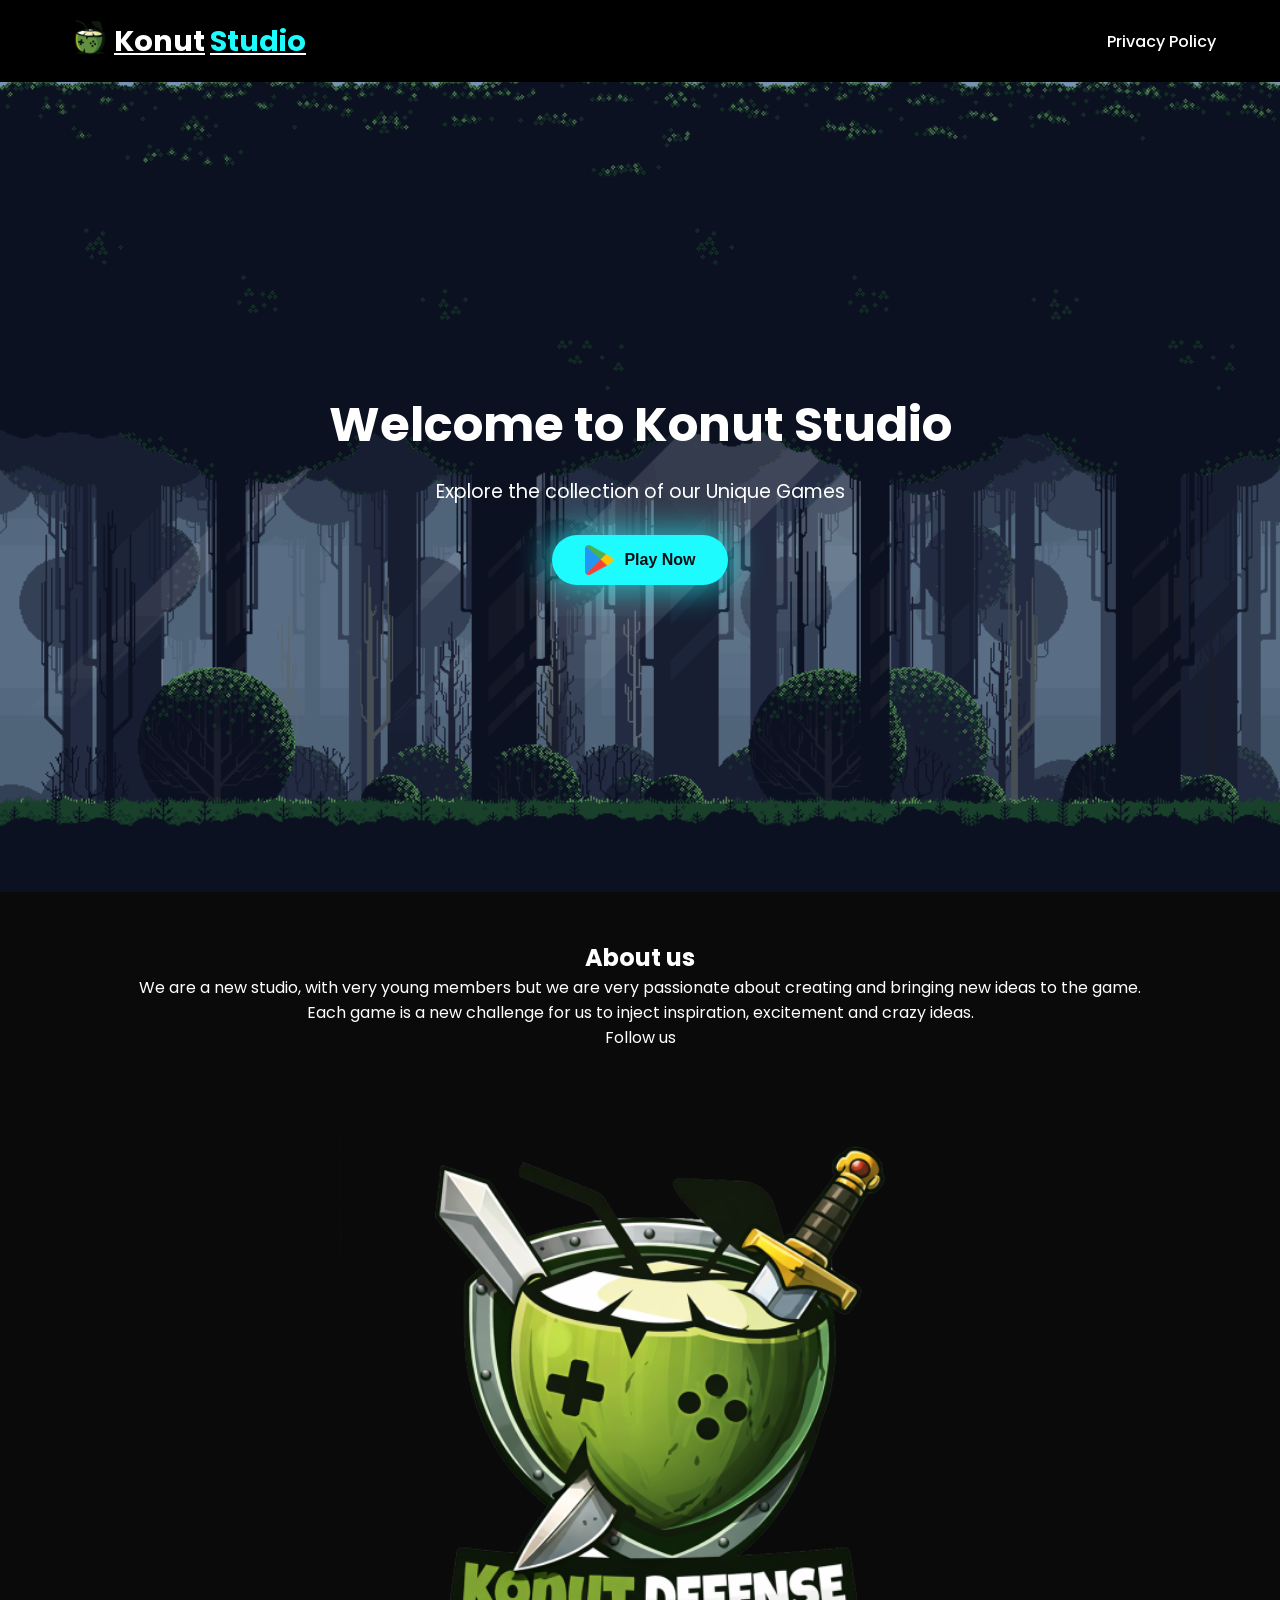
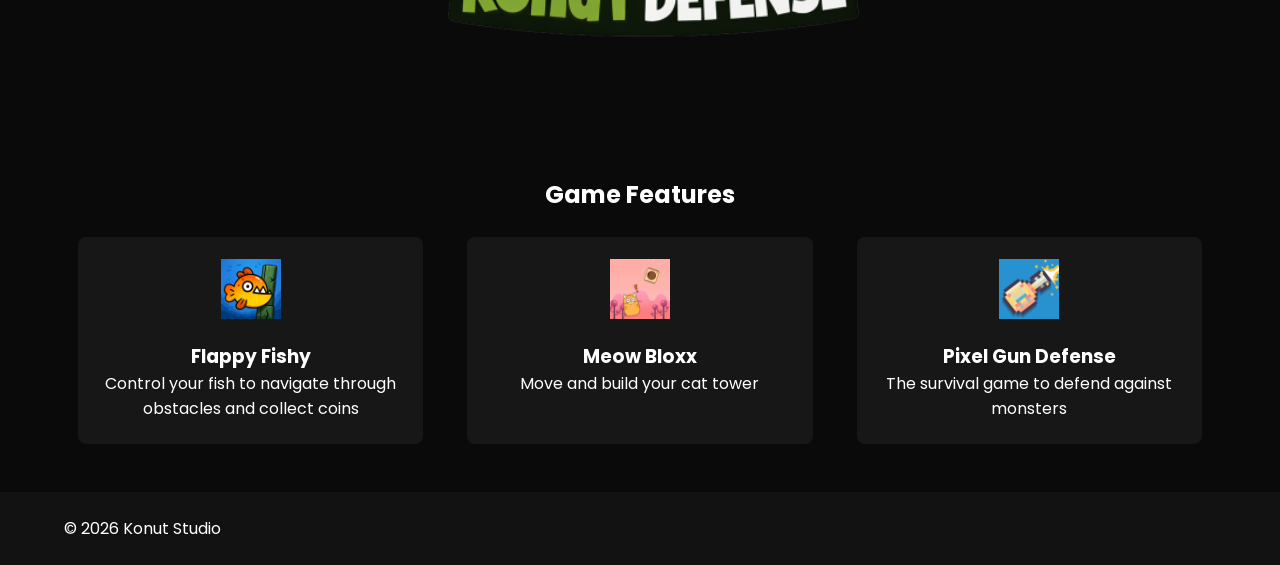
==== main.html @ 064d8d02 "update main, policy page" ====
<!DOCTYPE html>
<html lang="en">
<head>
  <meta charset="UTF-8">
  <meta name="viewport" content="width=device-width, initial-scale=1.0">
  <title>Konut Studio</title>
  <link rel="stylesheet" href="styles.css">
  <link rel="preconnect" href="https://fonts.googleapis.com">
  <link rel="preconnect" href="https://fonts.gstatic.com" crossorigin>
  <link href="https://fonts.googleapis.com/css2?family=Poppins:wght@400;600;700&display=swap" rel="stylesheet">
</head>
<body>

  <!-- Navigation -->
  <header class="nav-header">
    <div class="container nav-container">
      <a href="main.html" class="logo"><img src="imgs/Konut_Logo.png" alt=""> Konut <span>Studio</span></a>
      <nav class="main-nav">
        <a href="privacy_policy.html">Privacy Policy</a>
      </nav>
    </div>
  </header>

  <!-- Hero Section -->
  <section class="hero main-page">
    <div class="container hero-content">
      <h1 class="fade-up">Welcome to Konut Studio</h1>
      <p class="fade-up delay-1">Explore the collection of our Unique Games</p>
      <button class="btn-primary fade-up delay-2 glow-btn" href=""><img src="imgs/google-play.png" alt="">Play Now</button>
      <!-- <button class="btn-primary fade-up delay-2 glow-btn"><img src="imgs/app-store.png" alt="">Play Now</button> -->
    </div>
  </section>

  <!-- About -->
  <section id="about" class="about-us section">
    <div class="container">
      <h2 class="fade-up">About us</h2>
      <p class="fade-up delay-1">We are a new studio, with very young members but we are very passionate about creating and bringing new ideas to the game.</p>
      <p class="fade-up delay-2">Each game is a new challenge for us to inject inspiration, excitement and crazy ideas.</p>
      <p class="fade-up delay-3">Follow us</p>
      <img src="imgs/Konut_Defense_Logo.png" alt="Konut Art" class="responsive-img fade-up delay-2">
    </div>
  </section>

  <!-- Features -->
  <section id="features" class="features section">
    <div class="container">
      <h2 class="fade-up">Game Features</h2>
      <br>
      <div class="cards">
        <div class="card fade-up delay-1">
          <img src="imgs/FlappyFishy.png" alt="Collect">
          <h3>Flappy Fishy</h3>
          <p>Control your fish to navigate through obstacles and collect coins</p>
        </div>
        <div class="card fade-up delay-2">
          <a href="https://im-not-bomber.itch.io/city-bloxx" target="_blank" rel="noopener noreferrer">
          <img src="imgs/MeowBloxx.png" alt="Explore">
          <h3>Meow Bloxx</h3>
          <p>Move and build your cat tower</p>
          </a>
        </div>
        <div class="card fade-up delay-3">
          <a href="https://im-not-bomber.itch.io/pixel-gun-td" target="_blank" rel="noopener noreferrer">
          <img src="imgs/PixelGunDefense.png" alt="Battle">
          <h3>Pixel Gun Defense</h3>
          <p>The survival game to defend against monsters</p>
          </a>
        </div>
      </div>
    </div>
  </section>

  <!-- Roadmap -->
  <!-- <section id="roadmap" class="roadmap section">
    <div class="container">
      <h2 class="fade-up">Roadmap</h2>
      <ul class="fade-up delay-1">
        <li>Phase 1 – Concept & Website Launch</li>
        <li>Phase 2 – NFT Release & Beta Test</li>
        <li>Phase 3 – Play2Earn & Wallet Integration</li>
      </ul>
    </div>
  </section> -->

  <!-- Footer -->
  <footer id="footer" class="footer">
    <div class="container">
      <p>&copy; 2026 Konut Studio</p>
    </div>
  </footer>

  <script src="app.js"></script>
</body>
</html>
---- styles.css ----
/* Base */
* { margin: 0; padding: 0; box-sizing: border-box; }
body { font-family: 'Poppins', sans-serif; background: #0a0a0a; color: #fff; }
.container { width: 90%; max-width: 1200px; margin: auto; }

/* Title */
.title a { text-decoration: none; color: inherit; }

/* Navigation */
.nav-header { background: #000000; padding: 1rem 0; position: sticky; top: 0; z-index: 100; }
.nav-container { display: flex; justify-content: space-between; align-items: center; }
.logo { font-size: 1.8rem; font-weight: 700; color: #fff; align-items: center; display: flex; }
.logo span { color: #1efbff; margin-left: 5px;}
.logo img { width: 50px; height: 50px;}
.main-nav a { margin-left: 1.5rem; text-decoration: none; color: #fff; font-weight: 500; }
.main-nav a:hover { color: #1efbff; }

/* Hero */
.hero { height: 90vh; display: flex; align-items: center; justify-content: center; text-align: center; }
.hero h1 { font-size: 3rem; margin-bottom: 1rem; }
.hero p { font-size: 1.2rem; margin-bottom: 1.8rem; }
.btn-primary { padding: .75rem 2rem; background: #1efbff; border: none; color: #111; cursor: pointer; border-radius: 4px; font-weight: 600; }

/* background */
.main-page {background: url('imgs/Background.png') bottom/cover no-repeat;}
.battle-puzzle-merge-minions-page {background: url('battle_puzzle_match_minions/imgs/bg.png') bottom/cover no-repeat;}

/* Sections */
.section { padding: 3rem 0; text-align: center; }
.features .cards { display: flex; justify-content: space-around; flex-wrap: wrap; gap: 1rem; }
.card { background: #171717; padding: 1.4rem; width: 30%; border-radius: 8px; transition: transform .3s; }
.card:hover { transform: scale(1.05); }
.card img { width: 60px; margin-bottom: 1rem; }
.card a { text-decoration: none; color: inherit; }
.card-big img { width: 15rem; margin-bottom: 1rem; }

/* Policy */
.policy { padding: 3rem 0; }

/* Roadmap */
.roadmap ul { list-style: none; margin-top: 1rem; font-size: 1rem; }

/* Footer */
.footer { background: #121212; padding: 1.5rem 0; }

/* Responsive */
@media (max-width: 768px) {
  .features .cards { flex-direction: column; }
  .card { width: 80%; margin: auto; }
}

/* Animations */
.fade-up {
  opacity: 0;
}

.active {
  opacity: 0;
  transform: translateY(20px);
  animation: fadeUp 0.6s forwards;
}

.delay-1 { animation-delay: .3s; }
.delay-2 { animation-delay: .6s; }
.delay-3 { animation-delay: .9s; }

@keyframes fadeUp {
  to { opacity: 1; transform: translateY(0); }
}

/* Utility */
.responsive-img { width: 100%; max-width: 600px; margin-top: 1.5rem; border-radius: 12px; }

/* Glow button */
.glow-btn {
  position: relative;
  padding: 0.65rem 2.0rem;
  margin: 0 0.5rem;
  font-size: 1rem;
  font-weight: 700;
  color: #0b0e13;
  background: #1efbff;
  border: none;
  border-radius: 999px;
  cursor: pointer;
  outline: none;
  transition: transform 0.2s ease, box-shadow 0.2s ease;
  align-items: center;
  display: inline-flex;
}
.glow-btn img { width: 30px; height: 30px; margin-right: 10px;}

/* SOFT GLOW */
.glow-btn::before {
  content: "";
  position: absolute;
  inset: -6px;
  border-radius: inherit;
  background: #1efbff;
  filter: blur(16px);
  opacity: 0.6;
  z-index: -1;
  transition: opacity 0.2s ease;
}

/* HOVER */
.glow-btn:hover {
  transform: translateY(-2px);
  box-shadow: 0 10px 30px rgba(30, 251, 255, 0.6);
}

.glow-btn:hover::before {
  opacity: 1;
}

/* ACTIVE */
.glow-btn:active {
  transform: translateY(0);
  box-shadow: 0 5px 15px rgba(30, 251, 255, 0.4);
}
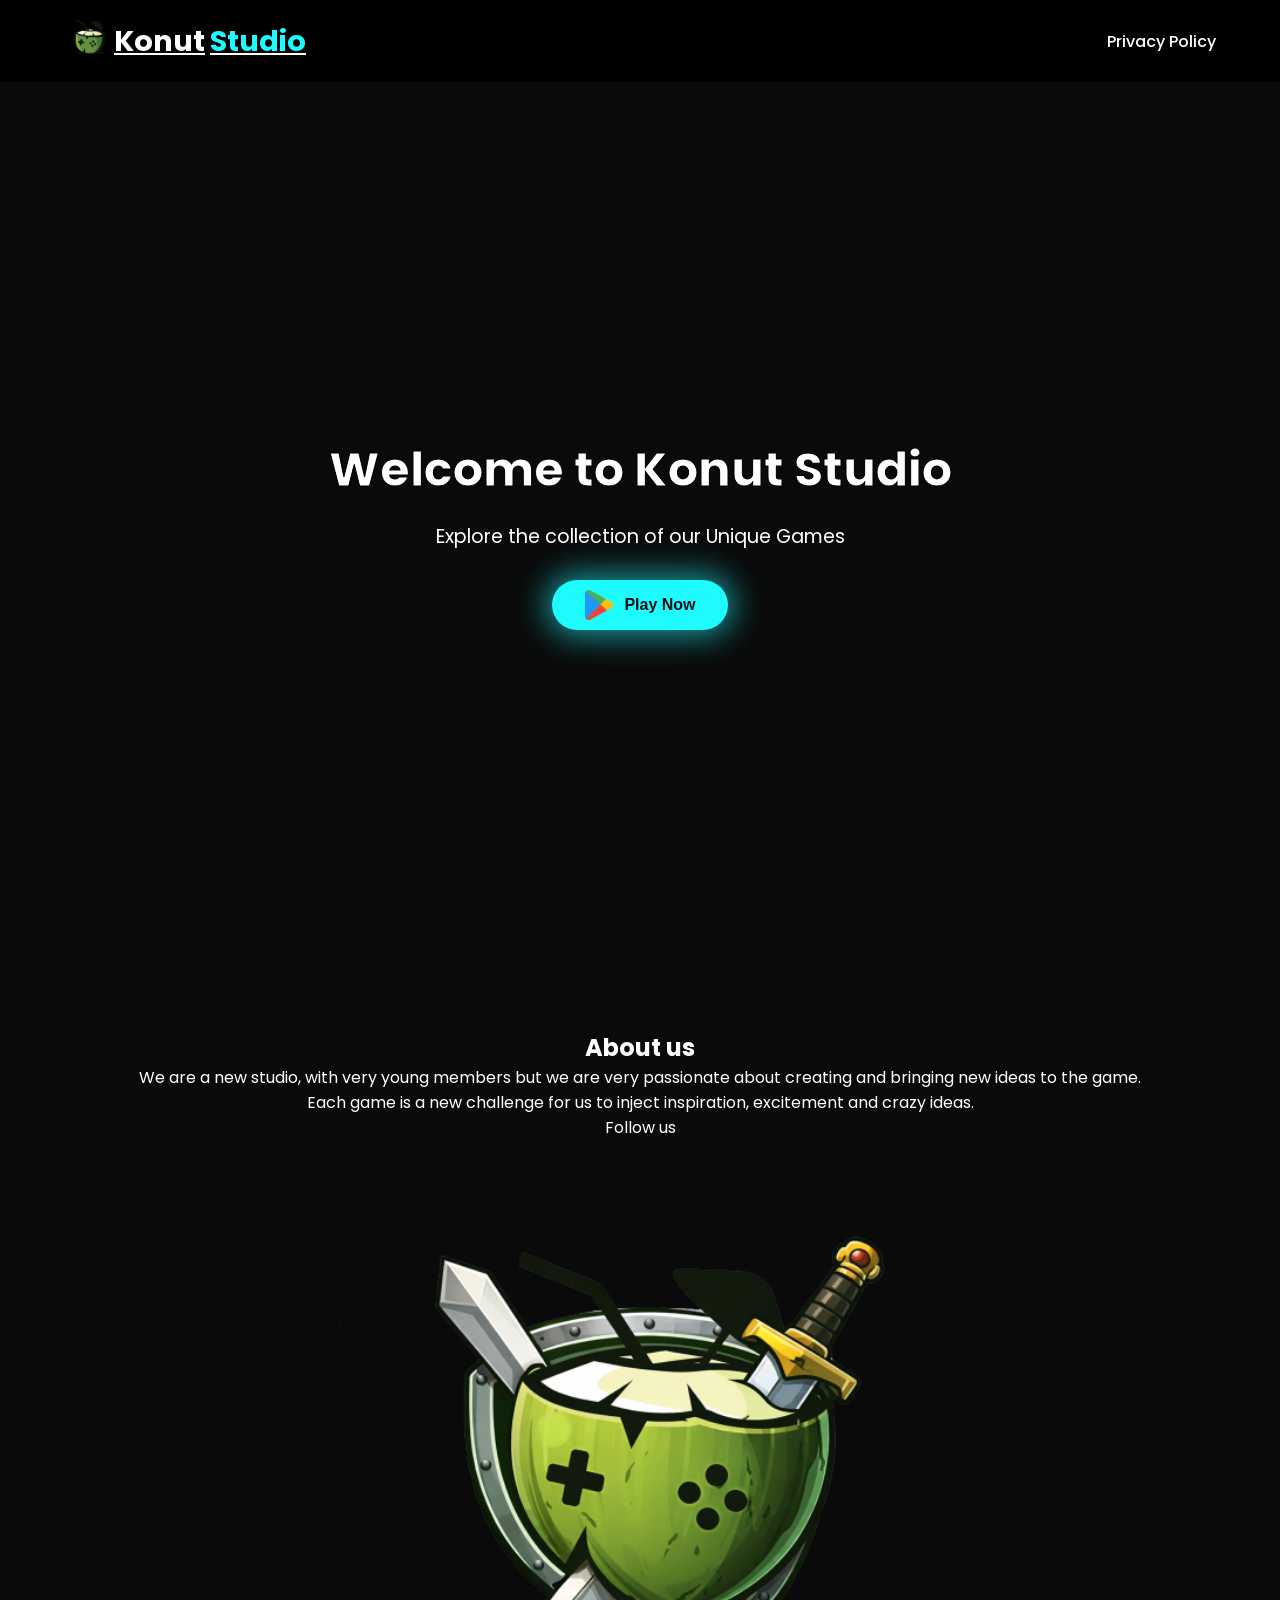
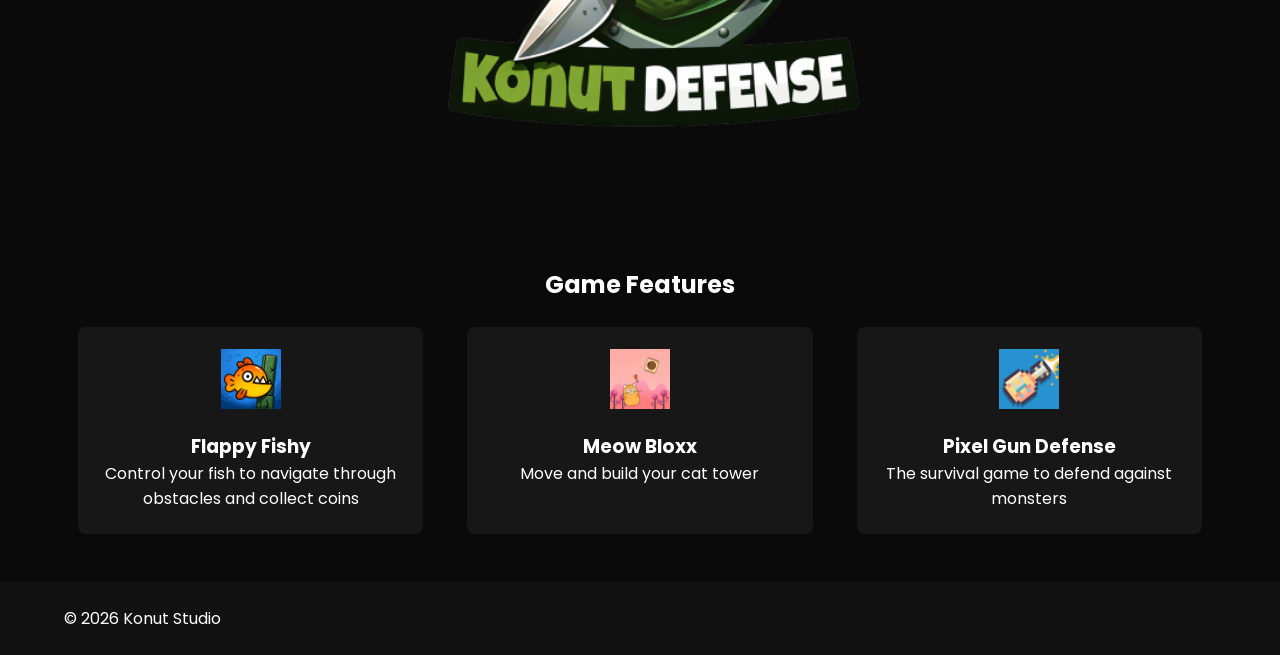
==== commit 921f50ef: "update background" ====
--- a/main.html
+++ b/main.html
@@ -22,10 +22,13 @@
   </header>
 
   <!-- Hero Section -->
-  <section class="hero main-page">
-    <div class="container hero-content">
-      <h1 class="fade-up">Welcome to Konut Studio</h1>
-      <p class="fade-up delay-1">Explore the collection of our Unique Games</p>
+  <section class="hero video-container">    
+    <video autoplay muted loop playsinline>
+    <source src="vids/clip.mp4" type="video/mp4"> Trình duyệt của bạn không hỗ trợ thẻ video này.
+    </video>
+    <div class="container hero-content">      
+      <h1 class="fade-up video-text">Welcome to Konut Studio</h1>
+      <p class="fade-up delay-1 ">Explore the collection of our Unique Games</p>
       <button class="btn-primary fade-up delay-2 glow-btn" href=""><img src="imgs/google-play.png" alt="">Play Now</button>
       <!-- <button class="btn-primary fade-up delay-2 glow-btn"><img src="imgs/app-store.png" alt="">Play Now</button> -->
     </div>
--- a/styles.css
+++ b/styles.css
@@ -22,7 +22,7 @@
 .btn-primary { padding: .75rem 2rem; background: #1efbff; border: none; color: #111; cursor: pointer; border-radius: 4px; font-weight: 600; }
 
 /* background */
-.main-page {background: url('imgs/Background.png') bottom/cover no-repeat;}
+/* .main-page {background: url('imgs/Background.png') bottom/cover no-repeat;} */
 .battle-puzzle-merge-minions-page {background: url('battle_puzzle_match_minions/imgs/bg.png') bottom/cover no-repeat;}
 
 /* Sections */
@@ -34,6 +34,30 @@
 .card a { text-decoration: none; color: inherit; }
 .card-big img { width: 15rem; margin-bottom: 1rem; }
 
+/* Video */
+.video-container {
+  position: relative;
+  width: 100%;     
+  height: 100vh;    
+  overflow: hidden;  
+}
+.video-container video {
+  position: absolute;
+  top: 50%;
+  left: 50%;
+  transform: translate(-50%, -50%);
+  min-width: 100%;
+  min-height: 100%;
+  width: auto;
+  height: auto;
+  object-fit: cover; 
+  z-index: -1;       
+}
+.video-container .video-text{
+  position: relative;
+  z-index: 2;
+  -webkit-text-stroke: 1px rgb(0, 0, 0); color: rgb(255, 255, 255);
+}
 /* Policy */
 .policy { padding: 3rem 0; }
 
@@ -44,9 +68,20 @@
 .footer { background: #121212; padding: 1.5rem 0; }
 
 /* Responsive */
+
+@media (max-width: 1080px) {
+  .video-container video { left: 80%;}
+}
+
 @media (max-width: 768px) {
   .features .cards { flex-direction: column; }
   .card { width: 80%; margin: auto; }
+  .video-container { height: 60vh; }
+  .video-container video { left: 100%;}
+}
+
+@media (max-width: 480px) {
+  .video-container video { left: 120%;}
 }
 
 /* Animations */
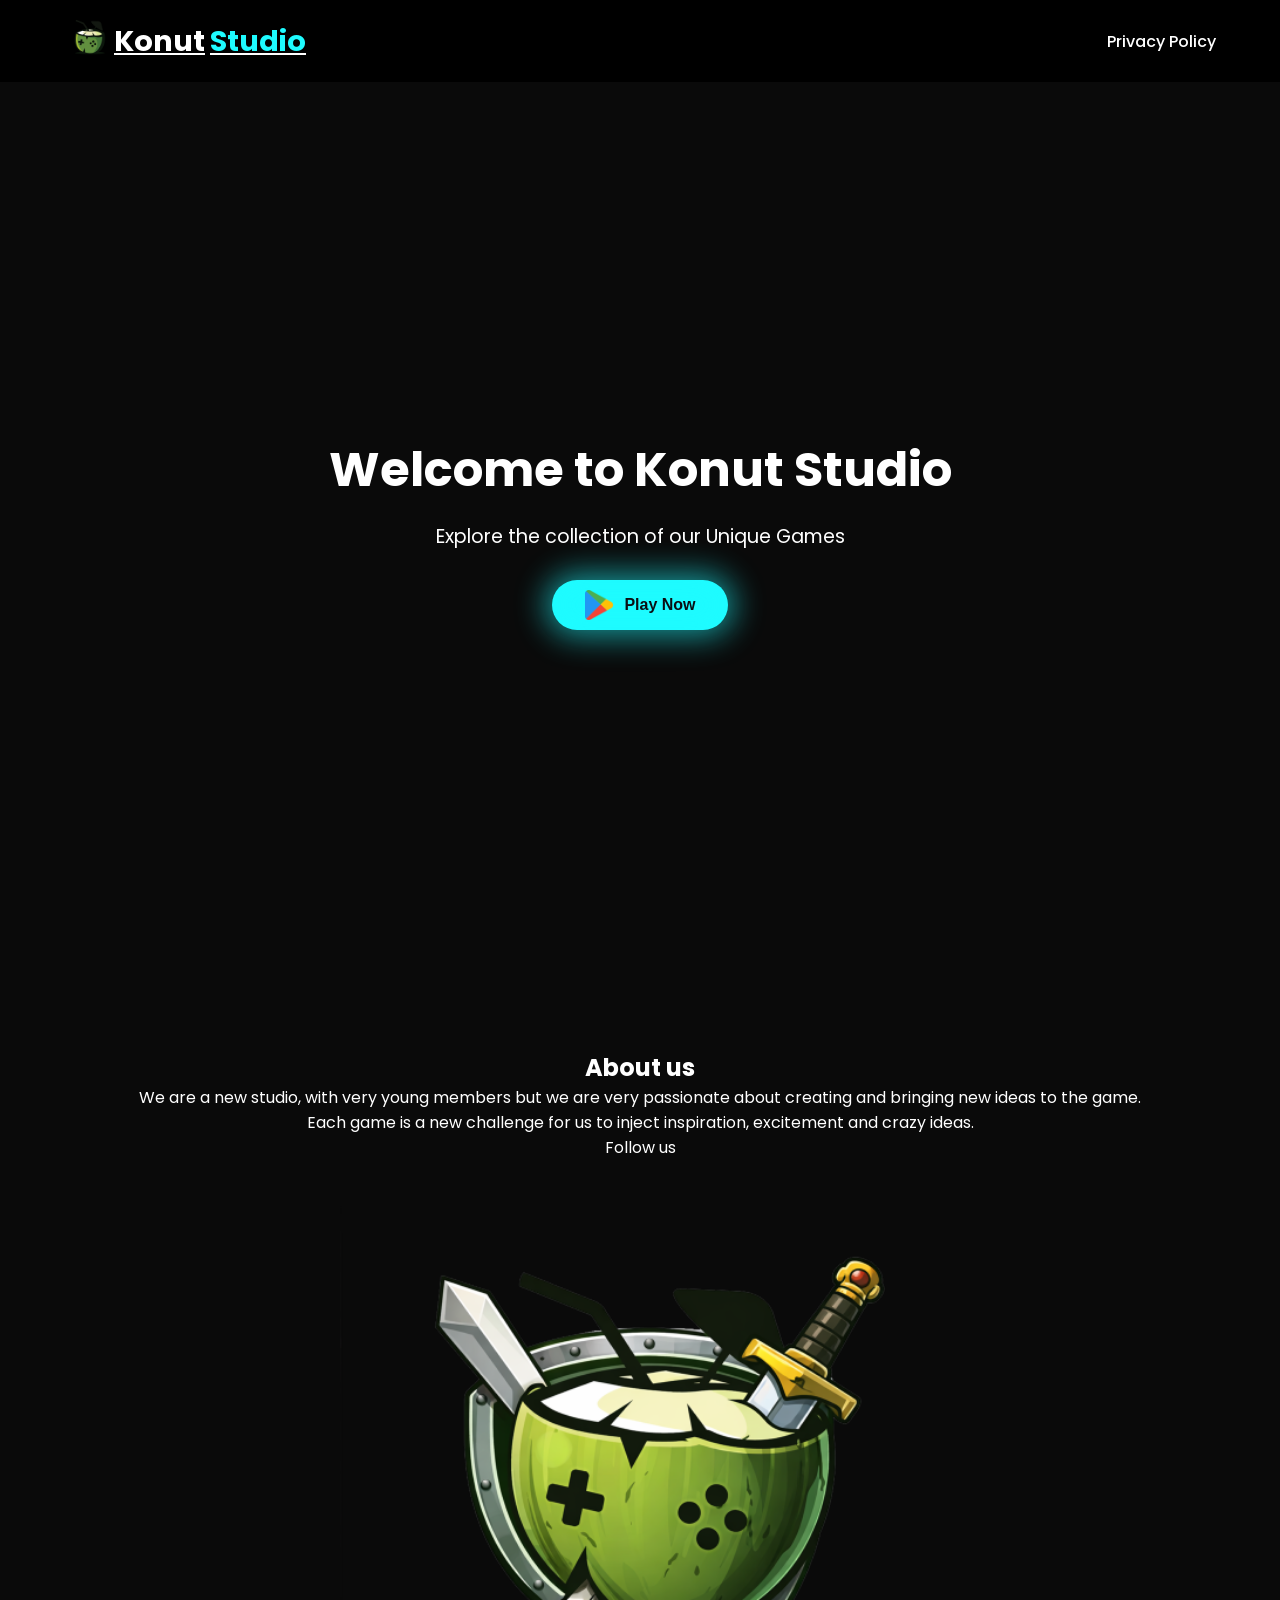
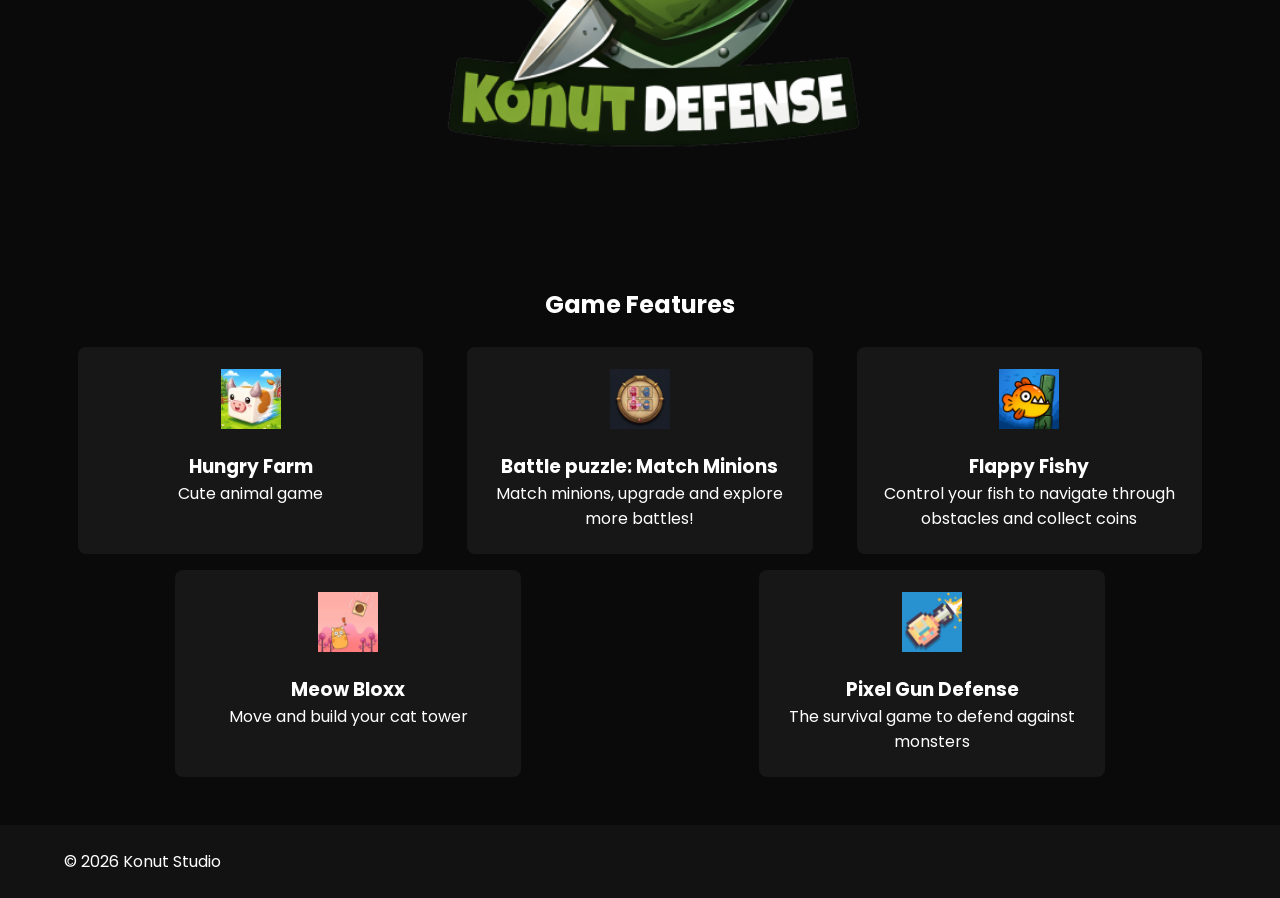
==== commit 0d4eda07: "update background video" ====
--- a/main.html
+++ b/main.html
@@ -22,14 +22,15 @@
   </header>
 
   <!-- Hero Section -->
-  <section class="hero video-container">    
-    <video autoplay muted loop playsinline>
-    <source src="vids/clip.mp4" type="video/mp4"> Trình duyệt của bạn không hỗ trợ thẻ video này.
+  <section class="hero main-page video-container">    
+    <video autoplay muted loop class="video-source">
+      <source src="vids/bg_clip.mp4" type="video/mp4">
+      Your browser does not support the video tag.
     </video>
     <div class="container hero-content">      
-      <h1 class="fade-up video-text">Welcome to Konut Studio</h1>
+      <h1 class="fade-up">Welcome to Konut Studio</h1>
       <p class="fade-up delay-1 ">Explore the collection of our Unique Games</p>
-      <button class="btn-primary fade-up delay-2 glow-btn" href=""><img src="imgs/google-play.png" alt="">Play Now</button>
+      <button class="btn-primary fade-up delay-2 glow-btn" href="https://play.google.com/store/apps/developer?id=Konut+Studio"><img src="imgs/google-play.png" alt="">Play Now</button>
       <!-- <button class="btn-primary fade-up delay-2 glow-btn"><img src="imgs/app-store.png" alt="">Play Now</button> -->
     </div>
   </section>
@@ -51,11 +52,30 @@
       <h2 class="fade-up">Game Features</h2>
       <br>
       <div class="cards">
+        <div class="card fade-up delay-3">        
+          <a href="https://play.google.com/store/apps/details?id=com.Konut.HurryFarm&pcampaignid=web_share" target="_blank" rel="noopener noreferrer">
+          <img src="imgs/hungry_farm_game_icon.png" alt="Battle">
+          <h3>Hungry Farm</h3>
+          <p>Cute animal game</p>
+          </a>
+        </div>
+
+        <div class="card fade-up delay-3">
+          <a href="https://play.google.com/store/apps/details?id=com.Konut.MergeMinion&pcampaignid=web_share" target="_blank" rel="noopener noreferrer">
+          <img src="imgs/battle_puzzle_match_minions_icon.png" alt="Battle">
+          <h3>Battle puzzle: Match Minions</h3>
+          <p>Match minions, upgrade and explore more battles!</p>
+          </a>
+        </div>
+
         <div class="card fade-up delay-1">
+          <a href="https://play.google.com/store/apps/details?id=com.KonutStudio.FlappyFishy&pcampaignid=web_share" target="_blank" rel="noopener noreferrer">
           <img src="imgs/FlappyFishy.png" alt="Collect">
           <h3>Flappy Fishy</h3>
           <p>Control your fish to navigate through obstacles and collect coins</p>
+          </a>
         </div>
+
         <div class="card fade-up delay-2">
           <a href="https://im-not-bomber.itch.io/city-bloxx" target="_blank" rel="noopener noreferrer">
           <img src="imgs/MeowBloxx.png" alt="Explore">
@@ -63,6 +83,7 @@
           <p>Move and build your cat tower</p>
           </a>
         </div>
+
         <div class="card fade-up delay-3">
           <a href="https://im-not-bomber.itch.io/pixel-gun-td" target="_blank" rel="noopener noreferrer">
           <img src="imgs/PixelGunDefense.png" alt="Battle">
@@ -70,21 +91,10 @@
           <p>The survival game to defend against monsters</p>
           </a>
         </div>
+
       </div>
     </div>
   </section>
-
-  <!-- Roadmap -->
-  <!-- <section id="roadmap" class="roadmap section">
-    <div class="container">
-      <h2 class="fade-up">Roadmap</h2>
-      <ul class="fade-up delay-1">
-        <li>Phase 1 – Concept & Website Launch</li>
-        <li>Phase 2 – NFT Release & Beta Test</li>
-        <li>Phase 3 – Play2Earn & Wallet Integration</li>
-      </ul>
-    </div>
-  </section> -->
 
   <!-- Footer -->
   <footer id="footer" class="footer">
--- a/styles.css
+++ b/styles.css
@@ -34,30 +34,29 @@
 .card a { text-decoration: none; color: inherit; }
 .card-big img { width: 15rem; margin-bottom: 1rem; }
 
+
 /* Video */
 .video-container {
   position: relative;
   width: 100%;     
   height: 100vh;    
   overflow: hidden;  
+  margin-bottom: 20px;
 }
-.video-container video {
+.video-source {
   position: absolute;
-  top: 50%;
+  top: 20%;
   left: 50%;
   transform: translate(-50%, -50%);
   min-width: 100%;
   min-height: 100%;
   width: auto;
   height: auto;
-  object-fit: cover; 
+  object-fit: cover;       
+  object-position: center;
   z-index: -1;       
 }
-.video-container .video-text{
-  position: relative;
-  z-index: 2;
-  -webkit-text-stroke: 1px rgb(0, 0, 0); color: rgb(255, 255, 255);
-}
+
 /* Policy */
 .policy { padding: 3rem 0; }
 
@@ -69,19 +68,17 @@
 
 /* Responsive */
 
-@media (max-width: 1080px) {
-  .video-container video { left: 80%;}
-}
+/* @media (max-width: 1080px) {
+} */
 
 @media (max-width: 768px) {
   .features .cards { flex-direction: column; }
   .card { width: 80%; margin: auto; }
-  .video-container { height: 60vh; }
-  .video-container video { left: 100%;}
+  .main-nav { font-size: 12px;}
 }
 
 @media (max-width: 480px) {
-  .video-container video { left: 120%;}
+  .main-nav { font-size: 10px;}
 }
 
 /* Animations */
